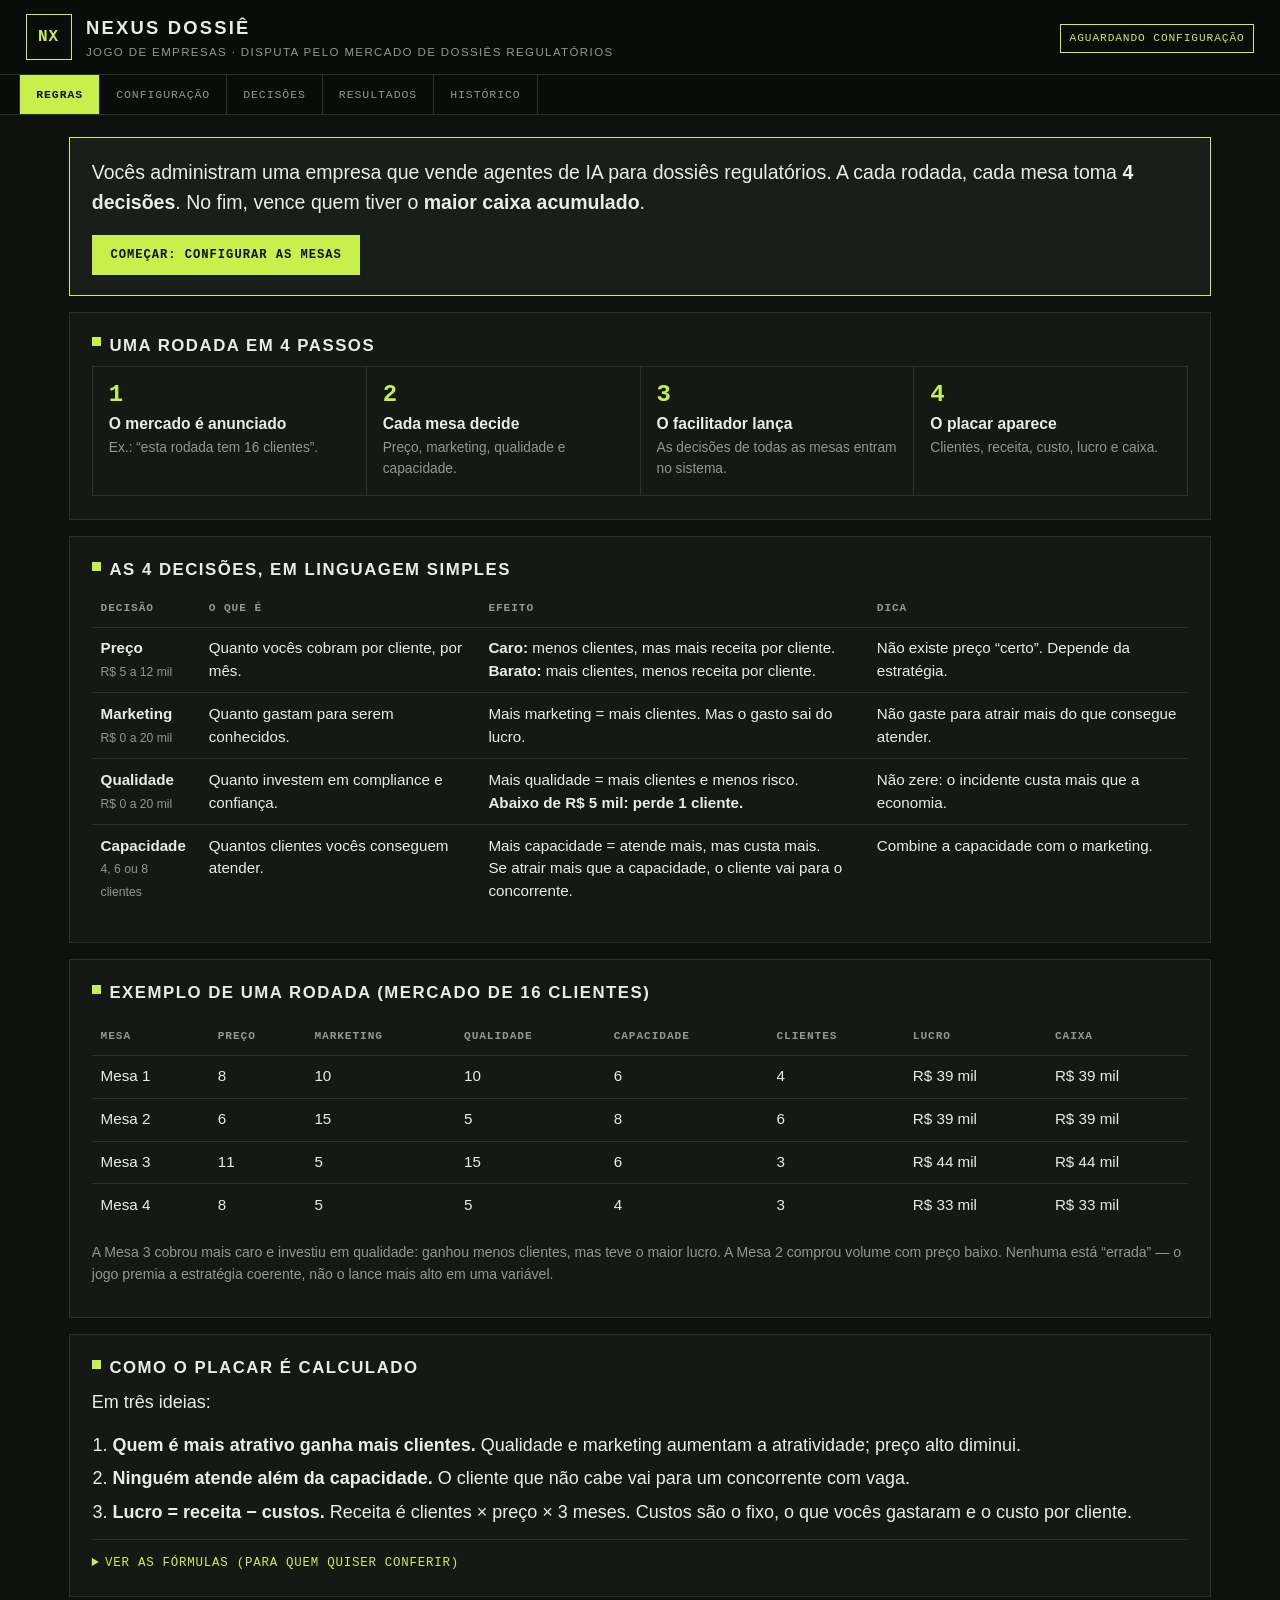
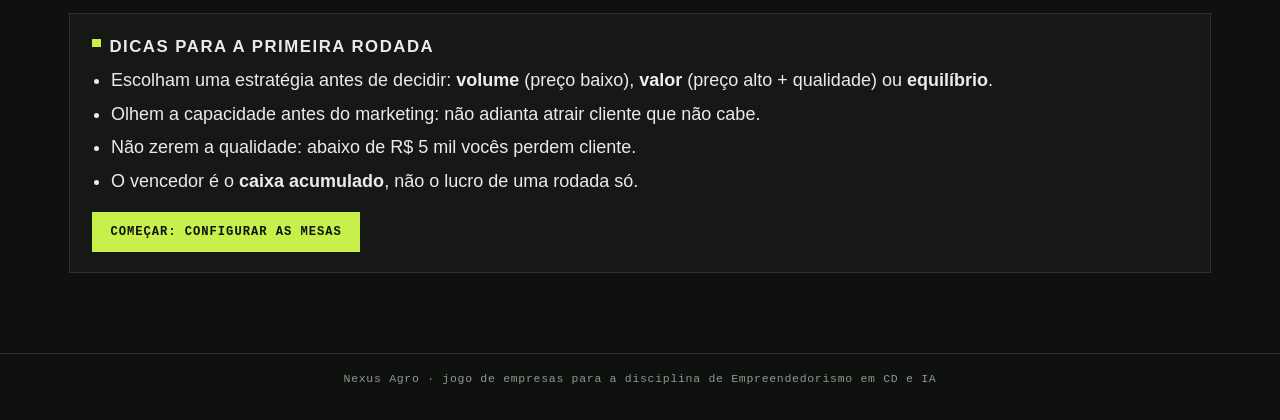
==== index.html @ 99c515af "Jogo de empresas Nexus Dossiê: motor, interface, regras e testes Motor de simulação com decisões de " ====
<!doctype html>
<html lang="pt-BR">
<head>
  <meta charset="utf-8">
  <meta name="viewport" content="width=device-width, initial-scale=1">
  <title>Nexus Dossiê — Jogo de Empresas</title>
  <link rel="stylesheet" href="style.css">
  <script>
  window.NX = window.NX || {
    _msg: function(){ alert("O jogo nao carregou neste visualizador. Abra o arquivo jogo.html direto no navegador (Chrome, Edge ou Firefox), com duplo clique."); },
    go: function(){ this._msg(); }, start: function(){ this._msg(); }, calc: function(){ this._msg(); },
    csv: function(){ this._msg(); }, reset: function(){ this._msg(); }, configChanged: function(){}
  };
  </script>
  <script>window.onerror=function(m,s,l){var d=document.getElementById("err");if(d){d.style.display="block";d.textContent="Erro no jogo: "+m+" (linha "+l+")";}};</script>

</head>
<body>
<div id="err" class="err"></div>
<noscript><div class="err">O JavaScript está desativado neste navegador. Ative o JavaScript ou abra o arquivo em outro navegador.</div></noscript>

<header class="top">
  <div class="brand">
    <span class="logo">NX</span>
    <div>
      <h1>Nexus Dossiê</h1>
      <p>Jogo de empresas · disputa pelo mercado de dossiês regulatórios</p>
    </div>
  </div>
  <div class="status">
    <span id="roundPill" class="pill">—</span>
  </div>
</header>

<nav class="tabs" id="tabs">
  <button data-tab="regras" class="active" onclick="NX.go('regras')">Regras</button>
  <button data-tab="config" onclick="NX.go('config')">Configuração</button>
  <button data-tab="decisoes" onclick="NX.go('decisoes')">Decisões</button>
  <button data-tab="resultados" onclick="NX.go('resultados')">Resultados</button>
  <button data-tab="historico" onclick="NX.go('historico')">Histórico</button>
</nav>

<main>

  <!-- ============ REGRAS ============ -->
  <section id="tab-regras" class="tab active">
    <div class="card intro">
      <p class="lead">Vocês administram uma empresa que vende agentes de IA para dossiês regulatórios. A cada rodada, cada mesa toma <strong>4 decisões</strong>. No fim, vence quem tiver o <strong>maior caixa acumulado</strong>.</p>
      <div class="actions">
        <button class="btn primary" onclick="NX.go('config')">Começar: configurar as mesas</button>
      </div>
    </div>

    <div class="card">
      <h2>Uma rodada em 4 passos</h2>
      <div class="steps-grid">
        <div class="step-card"><span class="step-n">1</span><strong>O mercado é anunciado</strong><p>Ex.: “esta rodada tem 16 clientes”.</p></div>
        <div class="step-card"><span class="step-n">2</span><strong>Cada mesa decide</strong><p>Preço, marketing, qualidade e capacidade.</p></div>
        <div class="step-card"><span class="step-n">3</span><strong>O facilitador lança</strong><p>As decisões de todas as mesas entram no sistema.</p></div>
        <div class="step-card"><span class="step-n">4</span><strong>O placar aparece</strong><p>Clientes, receita, custo, lucro e caixa.</p></div>
      </div>
    </div>

    <div class="card">
      <h2>As 4 decisões, em linguagem simples</h2>
      <table class="rules-table">
        <thead>
          <tr><th>Decisão</th><th>O que é</th><th>Efeito</th><th>Dica</th></tr>
        </thead>
        <tbody>
          <tr>
            <td><strong>Preço</strong><br><small>R$ 5 a 12 mil</small></td>
            <td>Quanto vocês cobram por cliente, por mês.</td>
            <td><strong>Caro:</strong> menos clientes, mas mais receita por cliente.<br><strong>Barato:</strong> mais clientes, menos receita por cliente.</td>
            <td>Não existe preço “certo”. Depende da estratégia.</td>
          </tr>
          <tr>
            <td><strong>Marketing</strong><br><small>R$ 0 a 20 mil</small></td>
            <td>Quanto gastam para serem conhecidos.</td>
            <td>Mais marketing = mais clientes. Mas o gasto sai do lucro.</td>
            <td>Não gaste para atrair mais do que consegue atender.</td>
          </tr>
          <tr>
            <td><strong>Qualidade</strong><br><small>R$ 0 a 20 mil</small></td>
            <td>Quanto investem em compliance e confiança.</td>
            <td>Mais qualidade = mais clientes e menos risco.<br><strong>Abaixo de R$ 5 mil: perde 1 cliente.</strong></td>
            <td>Não zere: o incidente custa mais que a economia.</td>
          </tr>
          <tr>
            <td><strong>Capacidade</strong><br><small>4, 6 ou 8 clientes</small></td>
            <td>Quantos clientes vocês conseguem atender.</td>
            <td>Mais capacidade = atende mais, mas custa mais.<br>Se atrair mais que a capacidade, o cliente vai para o concorrente.</td>
            <td>Combine a capacidade com o marketing.</td>
          </tr>
        </tbody>
      </table>
    </div>

    <div class="card">
      <h2>Exemplo de uma rodada (mercado de 16 clientes)</h2>
      <div class="table-wrap">
        <table class="rules-table">
          <thead>
            <tr><th>Mesa</th><th>Preço</th><th>Marketing</th><th>Qualidade</th><th>Capacidade</th><th>Clientes</th><th>Lucro</th><th>Caixa</th></tr>
          </thead>
          <tbody>
            <tr><td>Mesa 1</td><td>8</td><td>10</td><td>10</td><td>6</td><td>4</td><td>R$ 39 mil</td><td>R$ 39 mil</td></tr>
            <tr><td>Mesa 2</td><td>6</td><td>15</td><td>5</td><td>8</td><td>6</td><td>R$ 39 mil</td><td>R$ 39 mil</td></tr>
            <tr><td>Mesa 3</td><td>11</td><td>5</td><td>15</td><td>6</td><td>3</td><td>R$ 44 mil</td><td>R$ 44 mil</td></tr>
            <tr><td>Mesa 4</td><td>8</td><td>5</td><td>5</td><td>4</td><td>3</td><td>R$ 33 mil</td><td>R$ 33 mil</td></tr>
          </tbody>
        </table>
      </div>
      <p class="muted">A Mesa 3 cobrou mais caro e investiu em qualidade: ganhou menos clientes, mas teve o maior lucro. A Mesa 2 comprou volume com preço baixo. Nenhuma está “errada” — o jogo premia a estratégia coerente, não o lance mais alto em uma variável.</p>
    </div>

    <div class="card">
      <h2>Como o placar é calculado</h2>
      <p>Em três ideias:</p>
      <ol class="steps">
        <li><strong>Quem é mais atrativo ganha mais clientes.</strong> Qualidade e marketing aumentam a atratividade; preço alto diminui.</li>
        <li><strong>Ninguém atende além da capacidade.</strong> O cliente que não cabe vai para um concorrente com vaga.</li>
        <li><strong>Lucro = receita − custos.</strong> Receita é clientes × preço × 3 meses. Custos são o fixo, o que vocês gastaram e o custo por cliente.</li>
      </ol>
      <details class="formula-details">
        <summary>Ver as fórmulas (para quem quiser conferir)</summary>
        <div class="formula">
          <p><span class="tag">1</span> <strong>Atratividade</strong> = (1 + qualidade÷10) × (1 + marketing÷10) ÷ (preço÷8)<sup>1,5</sup></p>
          <p><span class="tag">2</span> <strong>Clientes</strong> = mercado × (atratividade ÷ soma das atratividades), limitado pela capacidade</p>
          <p><span class="tag">3</span> <strong>Receita</strong> = clientes × preço × 3 meses</p>
          <p><span class="tag">4</span> <strong>Custos</strong> = 15 (fixo) + marketing + qualidade + custo da capacidade + 2 × clientes</p>
          <p><span class="tag">5</span> <strong>Lucro</strong> = receita − custos · <strong>Caixa</strong> = caixa anterior + lucro</p>
        </div>
      </details>
    </div>

    <div class="card">
      <h2>Dicas para a primeira rodada</h2>
      <ul class="bullets">
        <li>Escolham uma estratégia antes de decidir: <strong>volume</strong> (preço baixo), <strong>valor</strong> (preço alto + qualidade) ou <strong>equilíbrio</strong>.</li>
        <li>Olhem a capacidade antes do marketing: não adianta atrair cliente que não cabe.</li>
        <li>Não zerem a qualidade: abaixo de R$ 5 mil vocês perdem cliente.</li>
        <li>O vencedor é o <strong>caixa acumulado</strong>, não o lucro de uma rodada só.</li>
      </ul>
      <div class="actions">
        <button class="btn primary" onclick="NX.go('config')">Começar: configurar as mesas</button>
      </div>
    </div>
  </section>

  <!-- ============ CONFIGURAÇÃO ============ -->
  <section id="tab-config" class="tab">
    <div class="card">
      <h2>Configuração da partida</h2>
      <div class="grid-config">
        <label>Número de mesas
          <input id="cfgTeams" type="number" min="2" max="8" value="4" oninput="NX.configChanged()">
        </label>
        <label>Rodadas
          <input id="cfgRounds" type="number" min="1" max="5" value="3">
        </label>
        <label>Caixa inicial (R$ mil)
          <input id="cfgCash" type="number" min="0" max="500" value="0">
        </label>
        <label>Mercado por rodada
          <input id="cfgMarket" type="text" value="16, 20, 24" placeholder="ex.: 16, 20, 24">
        </label>
      </div>
      <p class="muted">O mercado é o número de clientes disponíveis em cada rodada. Se você informar menos valores que rodadas, o último se repete.</p>
      <h3>Nomes das mesas</h3>
      <div id="teamNames" class="team-names"></div>
      <div class="actions">
        <button class="btn primary" id="btnStart" onclick="NX.start()">Criar jogo</button>
      </div>
    </div>
  </section>

  <!-- ============ DECISÕES ============ -->
  <section id="tab-decisoes" class="tab">
    <div class="card">
      <div class="round-head">
        <h2 id="decTitle">Decisões da rodada</h2>
        <span id="decMarket" class="pill soft"></span>
      </div>
      <p class="muted" id="decHint"></p>
      <div class="table-wrap">
        <table class="dec-table" id="decTable">
          <thead>
            <tr>
              <th>Mesa</th>
              <th>Preço<br><small>R$ mil/cliente/mês</small></th>
              <th>Marketing<br><small>R$ mil</small></th>
              <th>Qualidade<br><small>R$ mil</small></th>
              <th>Capacidade<br><small>clientes</small></th>
            </tr>
          </thead>
          <tbody></tbody>
        </table>
      </div>
      <div class="actions">
        <button class="btn primary" id="btnCalc" onclick="NX.calc()">Calcular rodada</button>
        <span id="calcMsg" class="msg"></span>
      </div>
    </div>
  </section>

  <!-- ============ RESULTADOS ============ -->
  <section id="tab-resultados" class="tab">
    <div id="resWrap"></div>
  </section>

  <!-- ============ HISTÓRICO ============ -->
  <section id="tab-historico" class="tab">
    <div class="card">
      <h2>Histórico</h2>
      <div id="histWrap"></div>
      <div class="actions">
        <button class="btn" id="btnCsv" onclick="NX.csv()">Exportar CSV</button>
        <button class="btn danger" id="btnReset" onclick="NX.reset()">Nova partida</button>
      </div>
    </div>
  </section>

</main>

<footer class="foot">
  <span>Nexus Agro · jogo de empresas para a disciplina de Empreendedorismo em CD e IA</span>
</footer>

<script src="sim.js"></script>
<script src="app.js"></script>
</body>
</html>
---- style.css ----
/* Nexus Dossiê — visual "terminal de placar" (flat, alto contraste, sem sombras) */
:root{
  --bg:#0F110F;
  --panel:#151815;
  --panel2:#1A1E1A;
  --line:#2B312B;
  --ink:#E9EDE7;
  --muted:#8E9A8E;
  --accent:#C7F04A;
  --accent2:#A9D63B;
  --danger:#FF6B5E;
  --warn:#F0B429;
  --sans:"Helvetica Neue",Helvetica,Arial,sans-serif;
  --mono:"SFMono-Regular",Menlo,Consolas,"Liberation Mono",monospace;
}
*{box-sizing:border-box}
html,body{margin:0;padding:0}
body{
  background:var(--bg);color:var(--ink);
  font-family:var(--sans);font-size:18px;line-height:1.5;
  -webkit-font-smoothing:antialiased;
}
h1,h2,h3{font-family:var(--sans);margin:0 0 .5em;font-weight:800;letter-spacing:.02em}
h1{font-size:1.15rem;text-transform:uppercase;letter-spacing:.12em}
h2{font-size:1.05rem;text-transform:uppercase;letter-spacing:.09em;color:var(--ink);position:relative;padding-left:1.1rem}
h2::before{content:"";position:absolute;left:0;top:.28em;width:.55rem;height:.55rem;background:var(--accent)}
h3{font-size:.85rem;text-transform:uppercase;letter-spacing:.1em;color:var(--muted);margin-top:1.4em}
p{margin:.45em 0 .9em}
small{font-weight:400;color:var(--muted);font-size:.8em}
strong{color:var(--ink)}
code,.mono{font-family:var(--mono)}

/* header */
.top{
  display:flex;align-items:center;justify-content:space-between;gap:1rem;
  padding:.85rem 1.6rem;background:#0A0C0A;border-bottom:1px solid var(--line);
}
.brand{display:flex;align-items:center;gap:.9rem}
.logo{
  display:grid;place-items:center;width:46px;height:46px;
  background:transparent;border:1px solid var(--accent);color:var(--accent);
  font-family:var(--mono);font-weight:700;font-size:1rem;letter-spacing:.06em;
}
.brand h1{color:var(--ink);margin:0}
.brand p{margin:.15rem 0 0;color:var(--muted);font-size:.72rem;text-transform:uppercase;letter-spacing:.12em}
.status .pill{background:transparent;color:var(--accent);border-color:var(--accent)}

/* tabs */
.tabs{
  display:flex;gap:0;flex-wrap:wrap;padding:0 1.2rem;
  background:#0A0C0A;border-bottom:1px solid var(--line);position:sticky;top:0;z-index:5;
}
.tabs button{
  border:0;border-right:1px solid var(--line);background:transparent;
  padding:.8rem 1rem;font-family:var(--mono);font-size:.72rem;letter-spacing:.08em;
  text-transform:uppercase;color:var(--muted);cursor:pointer;
}
.tabs button:first-child{border-left:1px solid var(--line)}
.tabs button:hover{color:var(--ink)}
.tabs button.active{background:var(--accent);color:#0F110F;font-weight:700}

main{max-width:1180px;margin:0 auto;padding:1.4rem 1.2rem 3rem}
.tab{display:none}
.tab.active{display:block}

/* panels (substituem os "cards") */
.card{
  background:var(--panel);border:1px solid var(--line);
  padding:1.25rem 1.35rem;margin-bottom:1rem;
}
.card>h2:first-child{margin-top:0}
.intro{border-color:var(--accent);background:var(--panel2)}
.lead{font-size:1.22rem;line-height:1.5;margin:0 0 .8rem;color:var(--ink)}

/* regras */
.steps-grid{display:grid;grid-template-columns:repeat(auto-fit,minmax(210px,1fr));gap:1px;background:var(--line);border:1px solid var(--line);margin:.4rem 0 .2rem}
.step-card{background:var(--panel);padding:.95rem 1rem}
.step-card strong{display:block;color:var(--ink);margin:.15rem 0 .2rem;font-size:.98rem}
.step-card p{margin:0;font-size:.86rem;color:var(--muted)}
.step-n{font-family:var(--mono);font-size:1.5rem;font-weight:700;color:var(--accent);line-height:1}
.steps{margin:.2rem 0 .4rem;padding-left:1.3rem}
.steps li{margin:.4rem 0}
.bullets{margin:.2rem 0 .4rem;padding-left:1.2rem}
.bullets li{margin:.4rem 0}
.muted{color:var(--muted);font-size:.88rem}
.formula-details{margin-top:.8rem;border-top:1px solid var(--line);padding-top:.7rem}
.formula-details summary{cursor:pointer;font-family:var(--mono);font-size:.78rem;letter-spacing:.06em;text-transform:uppercase;color:var(--accent);padding:.2rem 0}
.formula p{margin:.45rem 0;font-size:.95rem}
.tag{display:inline-block;font-family:var(--mono);font-size:.75rem;color:var(--accent);border:1px solid var(--line);padding:0 .35rem;margin-right:.4rem}

/* tabelas */
.rules-table{width:100%;border-collapse:collapse;margin:.3rem 0 .6rem}
.rules-table th,.rules-table td{border-bottom:1px solid var(--line);padding:.6rem .55rem;text-align:left;vertical-align:top}
.rules-table th{font-family:var(--mono);font-size:.7rem;letter-spacing:.08em;text-transform:uppercase;color:var(--muted);font-weight:700;background:transparent}
.rules-table td{font-size:.95rem}
.rules-table tr:last-child td{border-bottom:0}

/* config */
.grid-config{display:grid;grid-template-columns:repeat(auto-fit,minmax(190px,1fr));gap:1rem;margin:.4rem 0 .6rem}
label{display:flex;flex-direction:column;gap:.35rem;font-family:var(--mono);font-size:.7rem;letter-spacing:.07em;text-transform:uppercase;color:var(--muted)}
input,select{
  font-family:var(--mono);font-size:1rem;padding:.55rem .6rem;
  background:var(--bg);border:1px solid var(--line);color:var(--ink);border-radius:0;
}
input:focus,select:focus{outline:none;border-color:var(--accent)}
.team-names{display:grid;grid-template-columns:repeat(auto-fit,minmax(210px,1fr));gap:.7rem;margin:.4rem 0}
.team-names label{color:var(--muted)}

/* botões */
.actions{display:flex;align-items:center;gap:.7rem;margin-top:1.1rem;flex-wrap:wrap}
.btn{
  font-family:var(--mono);font-size:.76rem;letter-spacing:.08em;text-transform:uppercase;
  padding:.75rem 1.1rem;border:1px solid var(--line);background:transparent;color:var(--ink);
  cursor:pointer;border-radius:0;font-weight:700;
}
.btn:hover{border-color:var(--accent);color:var(--accent)}
.btn.primary{background:var(--accent);border-color:var(--accent);color:#0F110F}
.btn.primary:hover{background:var(--accent2);border-color:var(--accent2);color:#0F110F}
.btn.danger{color:var(--danger);border-color:#5A2A26}
.btn.danger:hover{background:#2A1513;border-color:var(--danger);color:var(--danger)}
.btn:disabled{opacity:.4;cursor:not-allowed}
.msg{font-family:var(--mono);font-size:.78rem;color:var(--danger)}

/* tabelas de jogo */
.table-wrap{overflow-x:auto}
.dec-table,.res-table,.hist-table{width:100%;border-collapse:collapse;margin:.4rem 0}
.dec-table th,.dec-table td,.res-table th,.res-table td,.hist-table th,.hist-table td{
  border-bottom:1px solid var(--line);padding:.55rem .5rem;text-align:right;
  font-variant-numeric:tabular-nums;
}
.dec-table th,.res-table th,.hist-table th{
  font-family:var(--mono);font-size:.68rem;letter-spacing:.07em;text-transform:uppercase;
  color:var(--muted);font-weight:700;background:transparent;
}
.dec-table th:first-child,.dec-table td:first-child,
.res-table th:first-child,.res-table td:first-child,
.hist-table th:first-child,.hist-table td:first-child{text-align:left}
.dec-table td:first-child{font-weight:700;white-space:nowrap}
.dec-table input,.dec-table select{width:100%;min-width:84px;text-align:right;padding:.45rem}
.res-table tbody tr:first-child td{background:#1C2418;color:var(--accent);font-weight:700}
.res-table td,.hist-table td{font-family:var(--mono);font-size:.9rem}
.neg{color:var(--danger)}
.pos{color:var(--accent)}
.badge{
  font-family:var(--mono);font-size:.62rem;letter-spacing:.06em;text-transform:uppercase;
  border:1px solid var(--warn);color:var(--warn);padding:.05rem .35rem;margin-left:.4rem;
}

/* resultados */
.res-head{display:flex;align-items:center;justify-content:space-between;gap:1rem;flex-wrap:wrap}
.round-head{display:flex;align-items:center;justify-content:space-between;gap:1rem;flex-wrap:wrap}
.pill{
  display:inline-block;font-family:var(--mono);font-size:.7rem;letter-spacing:.08em;
  text-transform:uppercase;padding:.3rem .55rem;border:1px solid var(--line);color:var(--muted);
}
.pill.soft{color:var(--accent);border-color:var(--line)}
.summary{display:grid;grid-template-columns:repeat(auto-fit,minmax(150px,1fr));gap:1px;background:var(--line);border:1px solid var(--line);margin:.6rem 0 1rem}
.summary div{background:var(--panel);padding:.7rem .85rem}
.summary .k{display:block;font-family:var(--mono);font-size:.62rem;letter-spacing:.08em;text-transform:uppercase;color:var(--muted)}
.summary .v{display:block;font-family:var(--mono);font-size:1.35rem;font-weight:700;color:var(--accent);margin-top:.2rem;overflow:hidden;text-overflow:ellipsis;white-space:nowrap}

/* gráfico */
.chart{margin:.6rem 0 1rem}
.bar-row{display:grid;grid-template-columns:150px 1fr 130px;align-items:center;gap:.7rem;margin:.4rem 0}
.bar-name{font-size:.9rem;font-weight:700;white-space:nowrap;overflow:hidden;text-overflow:ellipsis}
.bar-track{background:var(--bg);border:1px solid var(--line);height:26px}
.bar-fill{display:block;height:100%;background:var(--accent)}
.bar-val{text-align:right;font-family:var(--mono);font-weight:700;font-size:.9rem;font-variant-numeric:tabular-nums}

/* vitória */
.winner{background:var(--accent);color:#0F110F;padding:1.2rem 1.4rem;margin:1rem 0;border:1px solid var(--accent)}
.winner h2{color:#0F110F;padding-left:0}
.winner h2::before{display:none}
.winner p{margin:0;color:#0F110F;font-size:1.05rem}

.hist-round{margin-bottom:1.5rem}
.hist-round h3{color:var(--ink)}

/* erro */
.err{
  display:none;margin:0;padding:.8rem 1.2rem;background:#2A1513;color:var(--danger);
  font-family:var(--mono);font-size:.85rem;border-bottom:1px solid var(--danger);
}

.foot{padding:1rem 1.4rem 2rem;text-align:center;color:var(--muted);font-size:.72rem;font-family:var(--mono);letter-spacing:.06em;border-top:1px solid var(--line);margin-top:1rem}

@media (max-width:760px){
  body{font-size:16px}
  .bar-row{grid-template-columns:100px 1fr 92px}
  .brand p{display:none}
  .tabs button{padding:.7rem .7rem;font-size:.66rem}
}
@media print{
  body{background:#fff;color:#111}
  .tabs,.actions,.foot,.err{display:none}
  .tab{display:block}
  .card{border-color:#ccc;background:#fff;break-inside:avoid}
  h2{color:#111}
  .rules-table th,.rules-table td{border-color:#ccc}
}
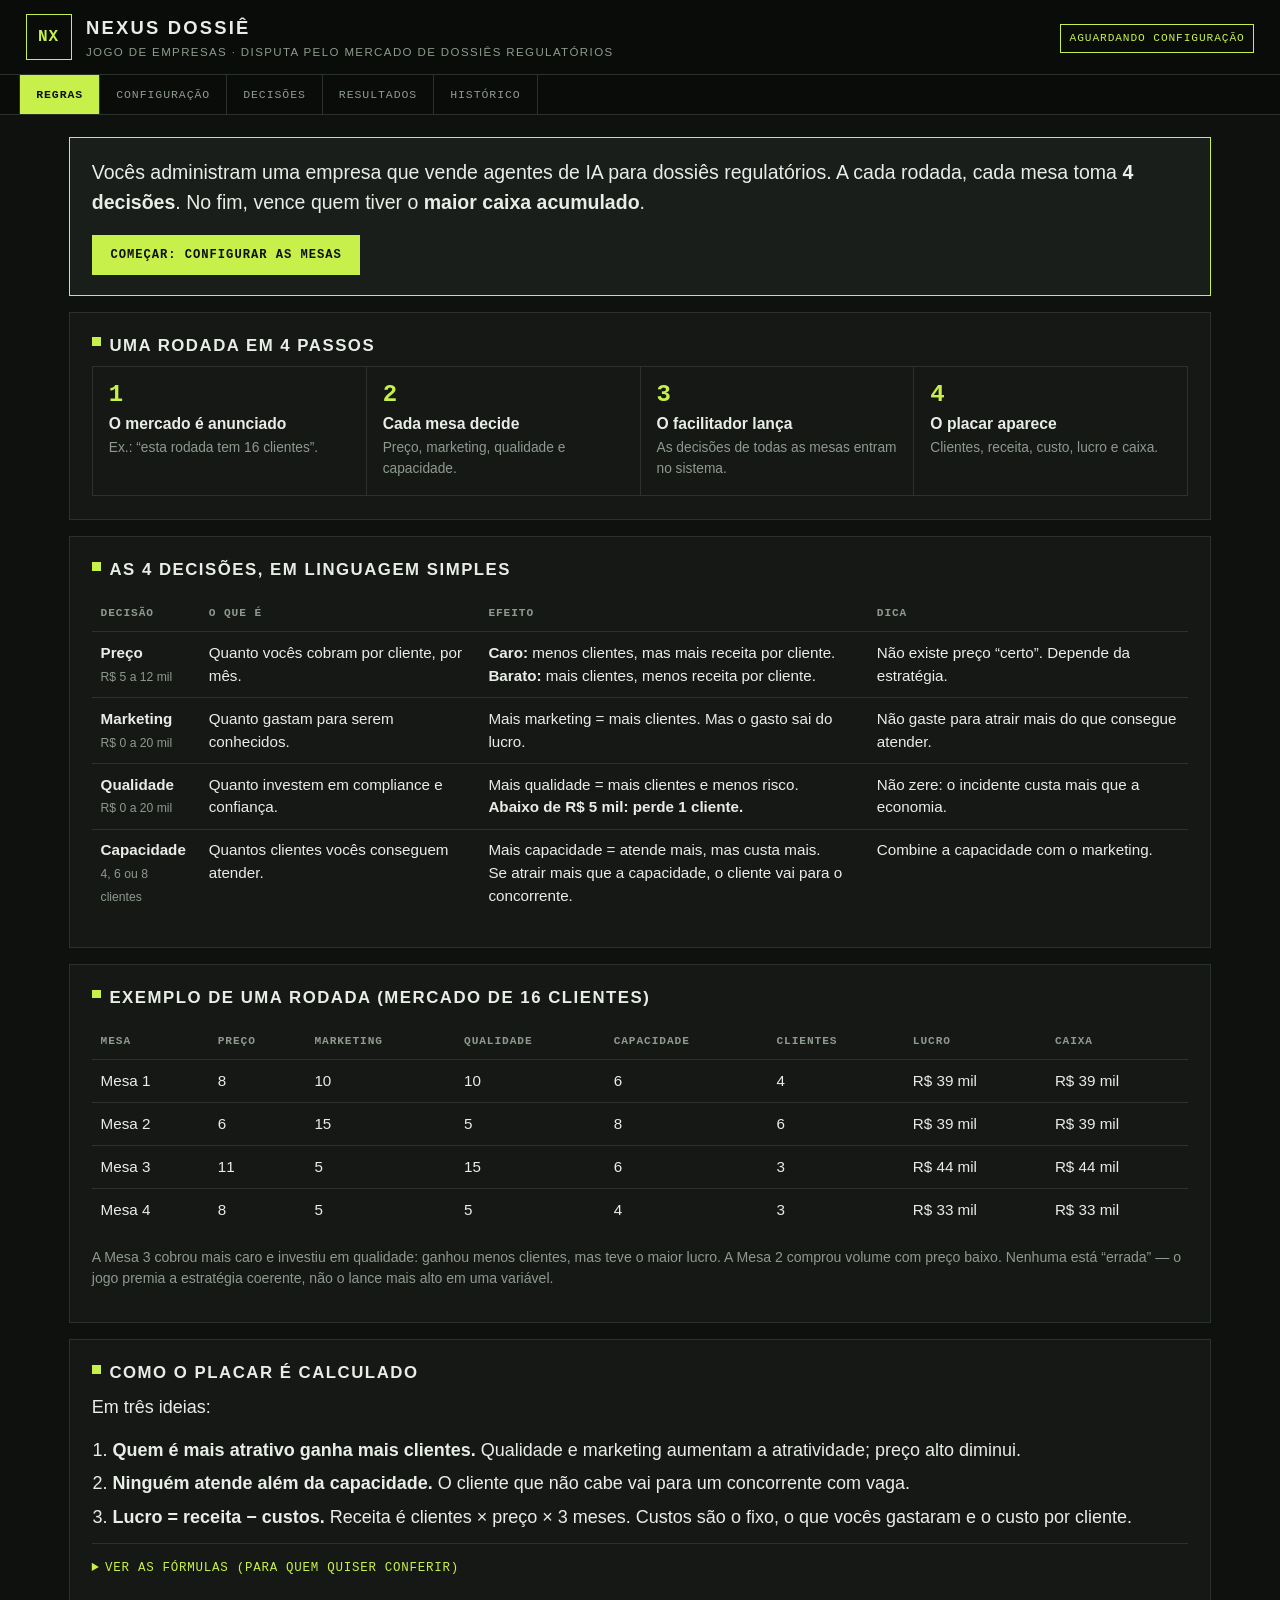
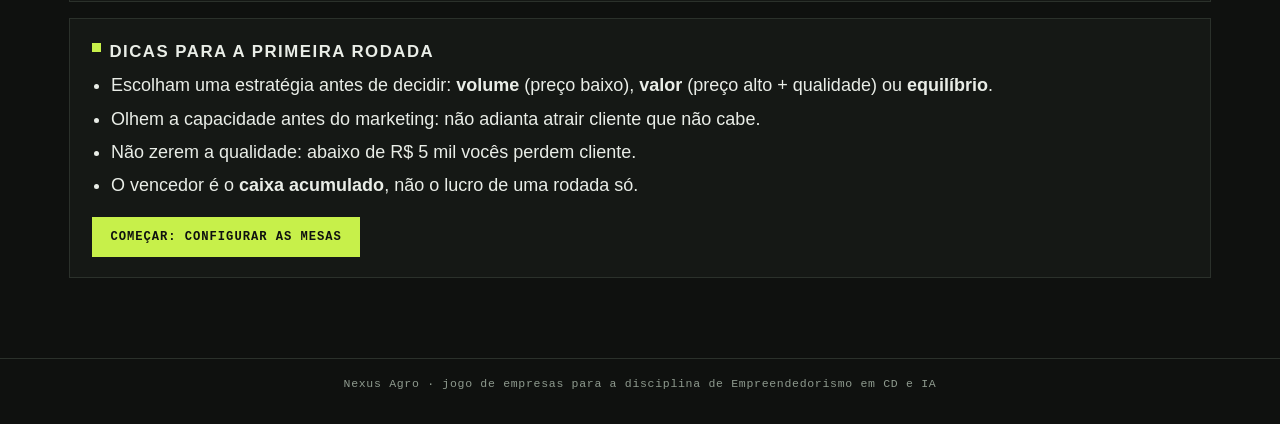
==== commit d1fd148f: "Ajusta o jogo para celular Decisões em cartões no celular, tabelas com rolagem horizontal, cabeçalho" ====
--- a/index.html
+++ b/index.html
@@ -63,7 +63,7 @@
 
     <div class="card">
       <h2>As 4 decisões, em linguagem simples</h2>
-      <table class="rules-table">
+      <div class="table-wrap"><table class="rules-table">
         <thead>
           <tr><th>Decisão</th><th>O que é</th><th>Efeito</th><th>Dica</th></tr>
         </thead>
@@ -93,7 +93,7 @@
             <td>Combine a capacidade com o marketing.</td>
           </tr>
         </tbody>
-      </table>
+      </table></div>
     </div>
 
     <div class="card">
--- a/style.css
+++ b/style.css
@@ -198,3 +198,32 @@
   h2{color:#111}
   .rules-table th,.rules-table td{border-color:#ccc}
 }
+
+/* celular */
+@media (max-width:760px){
+  .top{flex-wrap:wrap;gap:.6rem;padding:.7rem 1rem}
+  .brand h1{font-size:1rem}
+  .status .pill{font-size:.6rem;padding:.25rem .45rem;white-space:normal;max-width:100%}
+  main{padding:1rem .8rem 2rem}
+  .card{padding:1rem}
+  .tabs button{padding:.75rem .55rem;font-size:.6rem;flex:1 1 auto}
+  .lead{font-size:1.08rem}
+  .btn{padding:.85rem 1rem}
+  .actions{gap:.5rem}
+  .actions .btn{flex:1 1 auto}
+  .summary{grid-template-columns:1fr 1fr}
+  .summary .v{font-size:1.05rem}
+  .bar-row{grid-template-columns:90px 1fr 86px;gap:.5rem}
+  .bar-name{font-size:.8rem}
+  .bar-val{font-size:.8rem}
+  .table-wrap{-webkit-overflow-scrolling:touch}
+  .rules-table{font-size:.92rem}
+  /* decisões viram cartões */
+  .dec-table,.dec-table tbody{display:block}
+  .dec-table thead{display:none}
+  .dec-table tr{display:block;border:1px solid var(--line);margin:0 0 .8rem;padding:.3rem .7rem .6rem;background:var(--panel2)}
+  .dec-table td{display:flex;align-items:center;justify-content:space-between;gap:1rem;border:0;padding:.35rem 0;text-align:right}
+  .dec-table td:first-child{display:block;text-align:left;font-size:1rem;border-bottom:1px solid var(--line);margin-bottom:.3rem;padding-bottom:.45rem}
+  .dec-table td[data-label]::before{content:attr(data-label);font-family:var(--mono);font-size:.66rem;letter-spacing:.06em;text-transform:uppercase;color:var(--muted);text-align:left}
+  .dec-table input,.dec-table select{max-width:130px;padding:.6rem}
+}
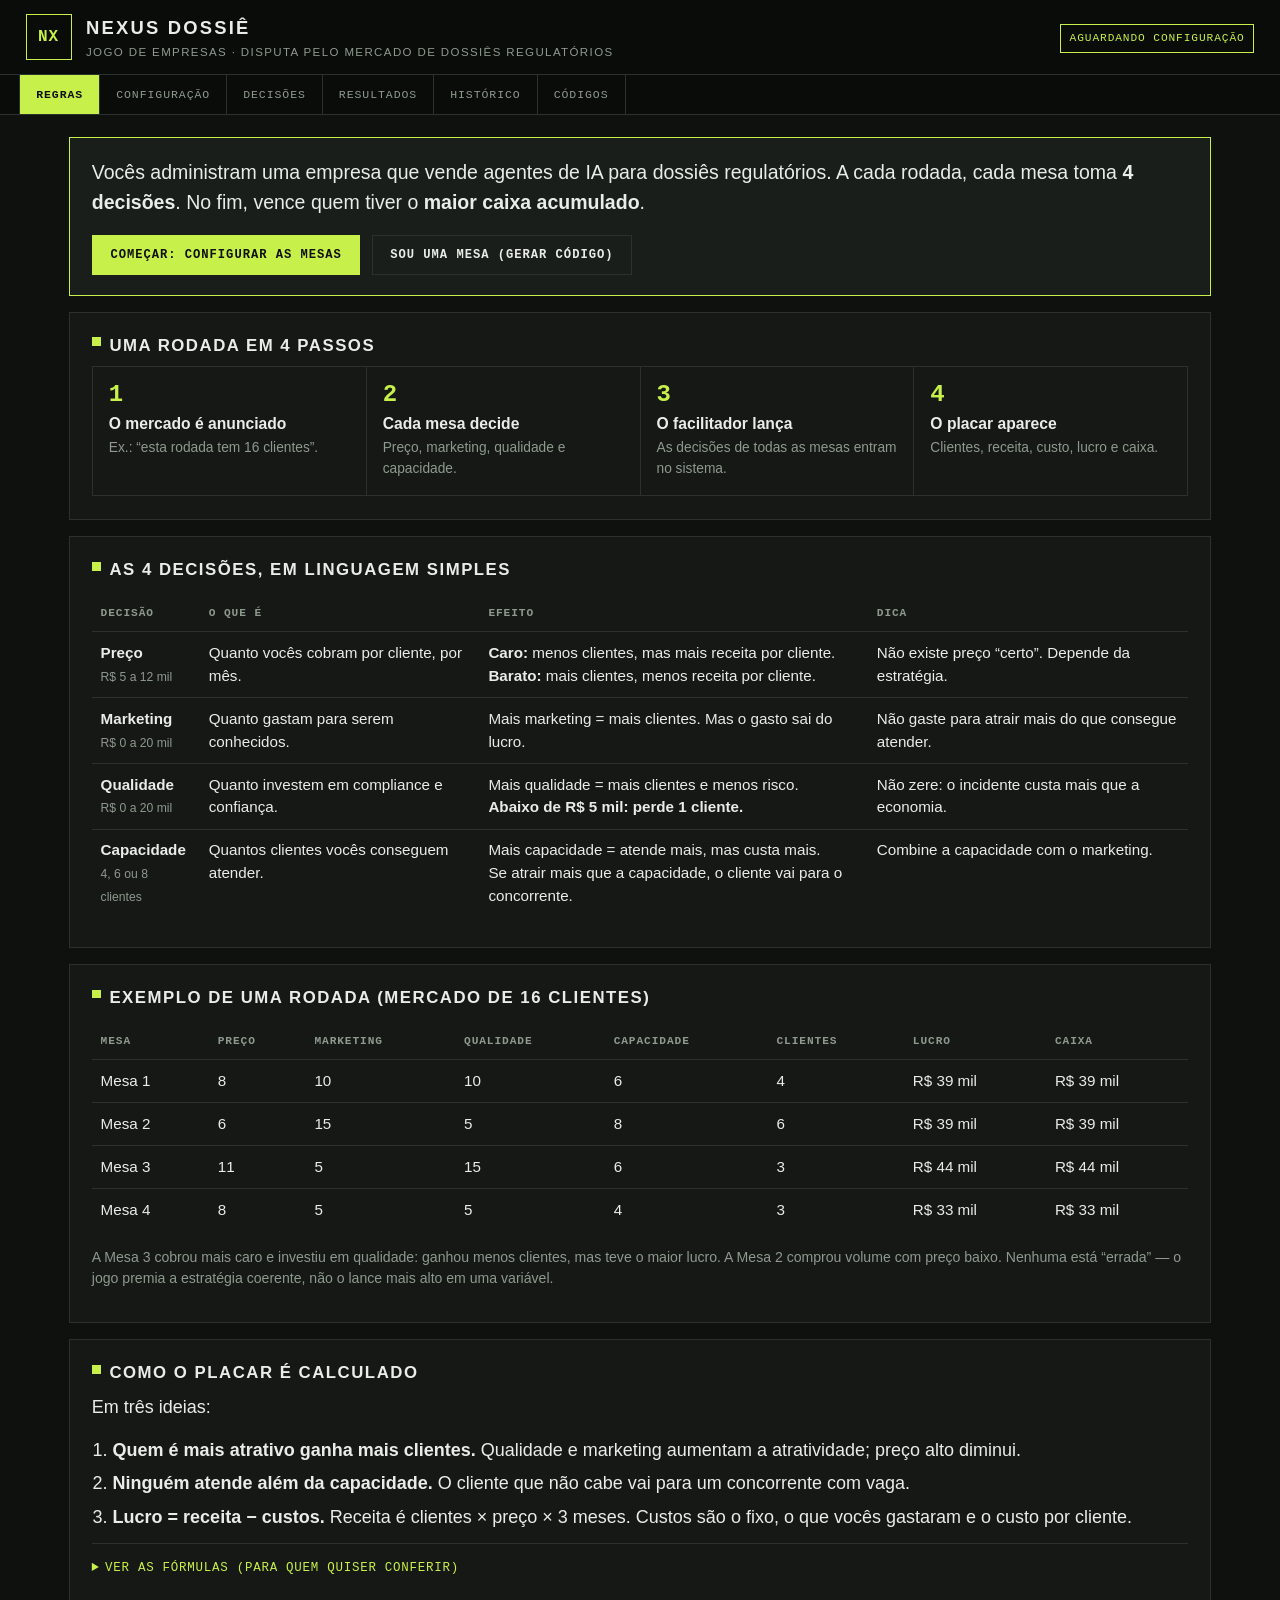
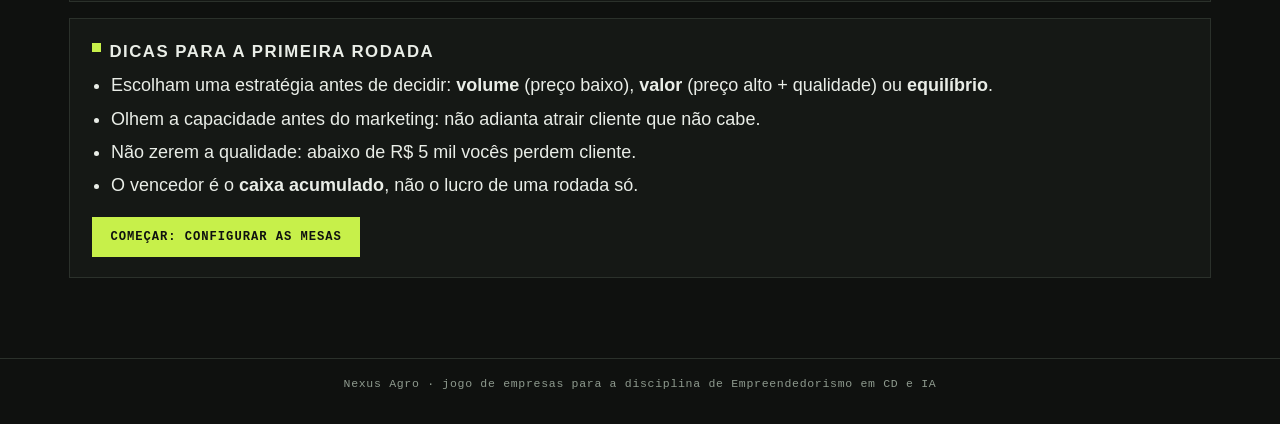
==== commit 5a9ef0e1: "Adiciona modo codigo por mesa Aba Codigos: cada mesa gera um codigo (ex.: M3-8-10-10-6); o facilitad" ====
--- a/index.html
+++ b/index.html
@@ -38,6 +38,7 @@
   <button data-tab="decisoes" onclick="NX.go('decisoes')">Decisões</button>
   <button data-tab="resultados" onclick="NX.go('resultados')">Resultados</button>
   <button data-tab="historico" onclick="NX.go('historico')">Histórico</button>
+  <button data-tab="codigos" onclick="NX.go('codigos')">Códigos</button>
 </nav>
 
 <main>
@@ -48,6 +49,7 @@
       <p class="lead">Vocês administram uma empresa que vende agentes de IA para dossiês regulatórios. A cada rodada, cada mesa toma <strong>4 decisões</strong>. No fim, vence quem tiver o <strong>maior caixa acumulado</strong>.</p>
       <div class="actions">
         <button class="btn primary" onclick="NX.go('config')">Começar: configurar as mesas</button>
+        <button class="btn" onclick="NX.go('codigos')">Sou uma mesa (gerar código)</button>
       </div>
     </div>
 
@@ -154,7 +156,7 @@
       <h2>Configuração da partida</h2>
       <div class="grid-config">
         <label>Número de mesas
-          <input id="cfgTeams" type="number" min="2" max="8" value="4" oninput="NX.configChanged()">
+          <input id="cfgTeams" type="number" min="1" max="8" value="4" oninput="NX.configChanged()">
         </label>
         <label>Rodadas
           <input id="cfgRounds" type="number" min="1" max="5" value="3">
@@ -166,7 +168,7 @@
           <input id="cfgMarket" type="text" value="16, 20, 24" placeholder="ex.: 16, 20, 24">
         </label>
       </div>
-      <p class="muted">O mercado é o número de clientes disponíveis em cada rodada. Se você informar menos valores que rodadas, o último se repete.</p>
+      <p class="muted">O mercado é o número de clientes disponíveis em cada rodada. Se você informar menos valores que rodadas, o último se repete. Para jogar apenas com a sua mesa, use 1 mesa.</p>
       <h3>Nomes das mesas</h3>
       <div id="teamNames" class="team-names"></div>
       <div class="actions">
@@ -204,6 +206,35 @@
     </div>
   </section>
 
+  <!-- ============ CÓDIGOS ============ -->
+  <section id="tab-codigos" class="tab">
+    <div class="cards2">
+      <div class="card">
+        <h2>Sou uma mesa</h2>
+        <p class="muted">Escolha as decisões e gere um código. Mostre o código para o facilitador (ou envie por mensagem).</p>
+        <div class="grid-config">
+          <label>Mesa (número ou nome)<input id="genMesa" type="text" value="1"></label>
+          <label>Preço (R$ 5–12 mil)<input id="genPrice" type="number" min="5" max="12" step="0.5" value="8"></label>
+          <label>Marketing (R$ 0–20 mil)<input id="genMkt" type="number" min="0" max="20" step="1" value="8"></label>
+          <label>Qualidade (R$ 0–20 mil)<input id="genQual" type="number" min="0" max="20" step="1" value="8"></label>
+          <label>Capacidade<select id="genCap"><option>4</option><option selected>6</option><option>8</option></select></label>
+        </div>
+        <div class="actions"><button class="btn primary" onclick="NX.genCode()">Gerar código</button></div>
+        <div id="genOut" class="code-out" style="display:none"></div>
+      </div>
+      <div class="card">
+        <h2>Sou o facilitador</h2>
+        <p class="muted">Cole um código por linha. O jogo preenche as decisões e calcula a rodada. Ex.: <span class="mono">M1-8-10-10-6</span> ou <span class="mono">Agro X;8;10;10;6</span>.</p>
+        <textarea id="codesIn" rows="7" placeholder="M1-8-10-10-6&#10;M2-6-15-5-8"></textarea>
+        <div class="actions">
+          <button class="btn primary" onclick="NX.applyAndCalc()">Aplicar e calcular</button>
+          <button class="btn" onclick="NX.applyCodes()">Só aplicar</button>
+        </div>
+        <div id="codesMsg" class="muted"></div>
+      </div>
+    </div>
+  </section>
+
   <!-- ============ RESULTADOS ============ -->
   <section id="tab-resultados" class="tab">
     <div id="resWrap"></div>
--- a/style.css
+++ b/style.css
@@ -227,3 +227,19 @@
   .dec-table td[data-label]::before{content:attr(data-label);font-family:var(--mono);font-size:.66rem;letter-spacing:.06em;text-transform:uppercase;color:var(--muted);text-align:left}
   .dec-table input,.dec-table select{max-width:130px;padding:.6rem}
 }
+
+/* códigos por mesa */
+.cards2{display:grid;grid-template-columns:1fr 1fr;gap:1rem}
+.cards2>.card{margin-bottom:0}
+textarea{
+  width:100%;font-family:var(--mono);font-size:1rem;padding:.6rem;
+  background:var(--bg);border:1px solid var(--line);color:var(--ink);border-radius:0;resize:vertical;
+}
+textarea:focus{outline:none;border-color:var(--accent)}
+.code-out{margin-top:1rem;border:1px solid var(--accent);background:var(--panel2);padding:1rem}
+.code-label{font-family:var(--mono);font-size:.66rem;letter-spacing:.08em;color:var(--muted);text-transform:uppercase}
+.code-value{font-family:var(--mono);font-size:1.7rem;font-weight:700;color:var(--accent);letter-spacing:.04em;word-break:break-all;margin:.3rem 0 .6rem;user-select:all}
+@media (max-width:760px){
+  .cards2{grid-template-columns:1fr}
+  .code-value{font-size:1.35rem}
+}
